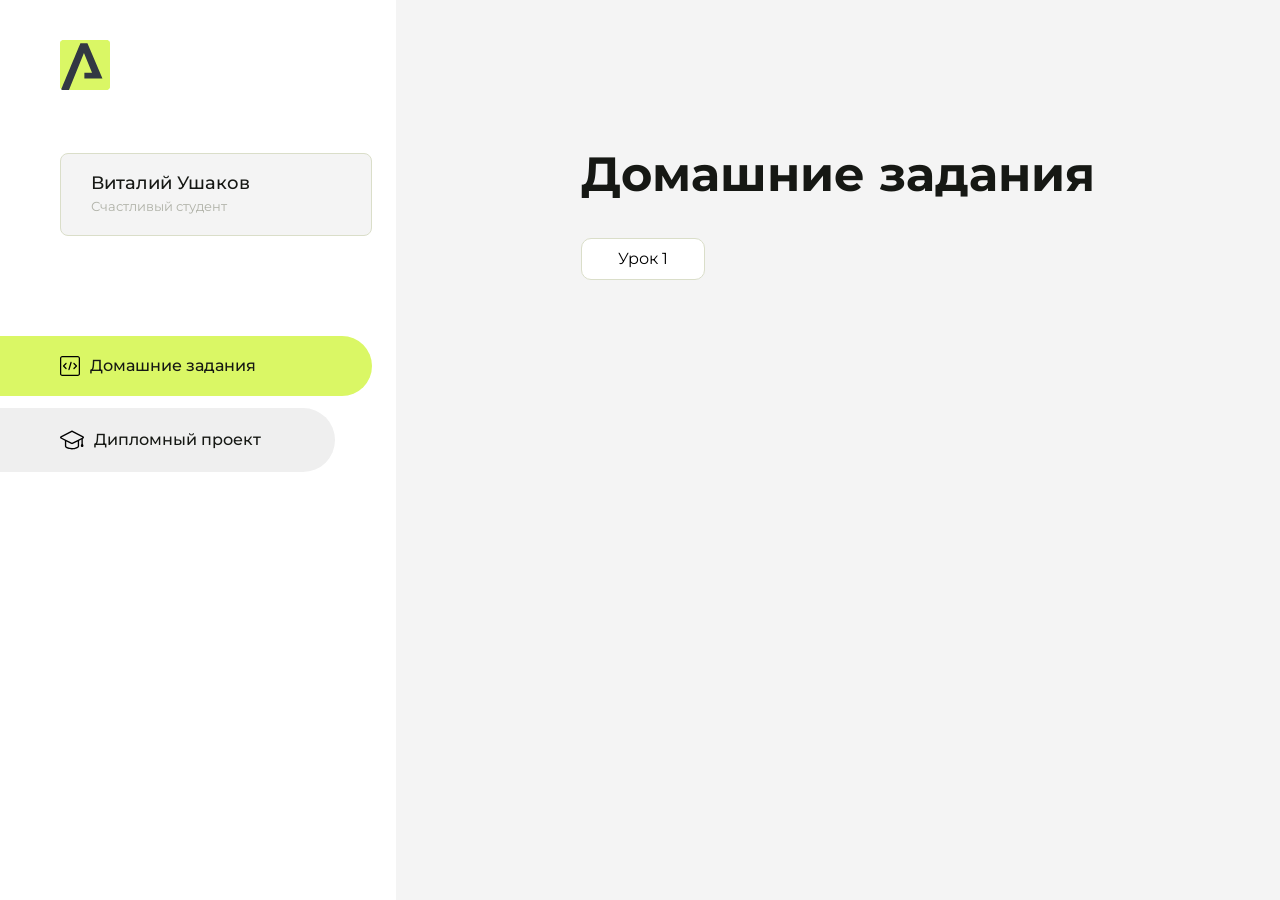
==== index.html @ f7583908 "moy perviy komit" ====
<!DOCTYPE html>
<html lang="en">
<head>
    <meta charset="UTF-8">
    <meta name="viewport" content="width=device-width, initial-scale=1.0">
    <title>Домашняя работа</title>
    <link rel="shortcut icon" href="src/logo.ico" type="image/x-icon">
    <link rel="preconnect" href="https://fonts.googleapis.com">
    <link rel="preconnect" href="https://fonts.gstatic.com" crossorigin>
    <link href="https://fonts.googleapis.com/css2?family=Montserrat:wght@400;500;700&family=Rubik:wght@500&display=swap"
          rel="stylesheet">
    <link rel="stylesheet" href="src/style.css">
</head>
<body id="body">
<div class="overlay" id="overlay"></div>
<div class="layout">
    <div class="burger" id="burger">
        <svg viewBox="0 0 24 24" fill="none" xmlns="http://www.w3.org/2000/svg">
            <g id="SVGRepo_bgCarrier" stroke-width="0"></g>
            <g id="SVGRepo_tracerCarrier" stroke-linecap="round" stroke-linejoin="round"></g>
            <g id="SVGRepo_iconCarrier">
                <path d="M4 18L20 18" stroke="#DAF765" stroke-width="2" stroke-linecap="round"></path>
                <path d="M4 12L20 12" stroke="#DAF765" stroke-width="2" stroke-linecap="round"></path>
                <path d="M4 6L20 6" stroke="#DAF765" stroke-width="2" stroke-linecap="round"></path>
            </g>
        </svg>
    </div>
    <aside class="sidebar" id="sidebar">
        <div class="sidebar__inner">
            <div class="logo">
                <svg width="50" height="50" viewBox="0 0 50 50" fill="none" xmlns="http://www.w3.org/2000/svg">
                    <g clip-path="url(#clip0_513_74730)">
                        <path d="M46.17 -0.257004H3.83C1.57281 -0.257004 -0.257 1.57281 -0.257 3.83V46.17C-0.257 48.4272 1.57281 50.257 3.83 50.257H46.17C48.4272 50.257 50.257 48.4272 50.257 46.17V3.83C50.257 1.57281 48.4272 -0.257004 46.17 -0.257004Z"
                              fill="#DAF765"/>
                        <path d="M24.375 38.4H42.461L27.441 3.1585H20.4355C20.4355 3.1585 6.7895 35.881 1.1945 49.294C2.015 50.0275 3.0945 50.257 3.6945 50.257H8.8445L23.954 13.07L32.0465 32.8285H24.375V38.4Z"
                              fill="#323843"/>
                    </g>
                    <defs>
                        <clipPath id="clip0_513_74730">
                            <rect width="50" height="50" fill="white"/>
                        </clipPath>
                    </defs>
                </svg>
            </div>
            <div class="sidebar__user">
                <div class="sidebar__name">Виталий Ушаков</div>
                <div class="sidebar__text">Счастливый студент</div>
            </div>
            <div class="sidebar__tabs">
                <div class="sidebar__item">
                    <button class="sidebar__button active" id="tasks">
                        <svg xmlns="http://www.w3.org/2000/svg" width="20" height="20" viewBox="0 0 20 20" fill="none">
                            <g clip-path="url(#clip0_704_74543)">
                                <path d="M17.7083 20H2.29167C1.0275 20 0 18.9725 0 17.7083V2.29167C0 1.0275 1.0275 0 2.29167 0H17.7083C18.9725 0 20 1.0275 20 2.29167V17.7083C20 18.9725 18.9725 20 17.7083 20ZM2.29167 1.25C1.7175 1.25 1.25 1.7175 1.25 2.29167V17.7083C1.25 18.2825 1.7175 18.75 2.29167 18.75H17.7083C18.2825 18.75 18.75 18.2825 18.75 17.7083V2.29167C18.75 1.7175 18.2825 1.25 17.7083 1.25H2.29167Z"
                                      fill="black"/>
                                <path d="M6.04167 13.125C5.88167 13.125 5.72167 13.0642 5.6 12.9417L3.1 10.4417C2.85583 10.1975 2.85583 9.80167 3.1 9.5575L5.6 7.0575C5.84417 6.81333 6.24 6.81333 6.48417 7.0575C6.72833 7.30167 6.72833 7.6975 6.48417 7.94167L4.42583 10L6.48417 12.0583C6.72833 12.3025 6.72833 12.6983 6.48417 12.9425C6.36167 13.0642 6.20167 13.125 6.04167 13.125Z"
                                      fill="black"/>
                                <path d="M8.95833 14.1667C8.9 14.1667 8.84 14.1583 8.78167 14.1417C8.45083 14.0442 8.26083 13.6967 8.35833 13.3658L10.4417 6.28251C10.5392 5.95084 10.8892 5.76417 11.2175 5.85917C11.5483 5.95667 11.7383 6.30417 11.6408 6.63501L9.5575 13.7183C9.47833 13.9908 9.22833 14.1667 8.95833 14.1667Z"
                                      fill="black"/>
                                <path d="M13.9583 13.125C13.7983 13.125 13.6383 13.0642 13.5167 12.9417C13.2725 12.6975 13.2725 12.3017 13.5167 12.0575L15.575 9.99916L13.5167 7.94083C13.2725 7.69666 13.2725 7.30083 13.5167 7.05666C13.7608 6.81249 14.1567 6.81249 14.4008 7.05666L16.9008 9.55666C17.145 9.80083 17.145 10.1967 16.9008 10.4408L14.4008 12.9408C14.2783 13.0642 14.1183 13.125 13.9583 13.125Z"
                                      fill="black"/>
                            </g>
                            <defs>
                                <clipPath id="clip0_704_74543">
                                    <rect width="20" height="20" fill="white"/>
                                </clipPath>
                            </defs>
                        </svg>
                        <span>Домашние задания</span></button>
                </div>
                <div class="sidebar__item">
                    <button class="sidebar__button" id="diplom">
                        <svg xmlns="http://www.w3.org/2000/svg" width="24" height="24" viewBox="0 0 24 24" fill="none">
                            <g clip-path="url(#clip0_704_74553)">
                                <path d="M23.2628 10.5971C23.7176 10.365 24 9.90375 24 9.39337C24 8.883 23.7176 8.42175 23.2628 8.18962L12.6135 2.75362C12.2291 2.55824 11.7705 2.55787 11.3854 2.75399L0.736875 8.19C0.282375 8.42175 0 8.883 0 9.39337C0 9.90375 0.282375 10.365 0.736875 10.5971L4.89038 12.7177V18.2074C4.89038 19.8154 8.412 21.393 12 21.393C15.5884 21.393 19.1096 19.815 19.1096 18.2074V12.7174L21.4609 11.517V15.8017L20.901 17.2305C20.7409 17.6389 20.7934 18.0994 21.0405 18.4616C21.2876 18.8246 21.6979 19.041 22.1366 19.041C22.5754 19.041 22.9852 18.8246 23.2324 18.462C23.4795 18.099 23.532 17.6385 23.3719 17.2301L22.8124 15.8021V10.827L23.2628 10.5971ZM17.7623 18.1721C17.6198 18.6375 15.3491 20.0419 12 20.0419C8.65088 20.0419 6.38025 18.6375 6.2415 18.2074V12.3037L6.23887 12.3019C6.23812 12.057 6.1065 11.8207 5.87325 11.7019L1.3515 9.39337L12 3.95737L22.6489 9.39337L12 14.8294L5.87325 11.7019C5.54063 11.5331 4.6695 11.6674 4.5 12C4.33012 12.3322 4.55813 12.5479 4.89038 12.7177L11.3857 16.0331C11.5781 16.1314 11.7889 16.1805 12 16.1805C12.2107 16.1805 12.4222 16.1314 12.6146 16.0331L17.7593 13.407L17.7623 18.1721Z"
                                      fill="black"/>
                            </g>
                            <defs>
                                <clipPath id="clip0_704_74553">
                                    <rect width="24" height="24" fill="white"/>
                                </clipPath>
                            </defs>
                        </svg>
                        <span>Дипломный проект</span></button>
                </div>
            </div>
        </div>

    </aside>
    <div class="content">
        <div class="container">
            <div class="content__block" id="tasksBlock">
                <div class="content__title">Домашние задания</div>
                <ul class="content__list">
                    <li class="content__list-item">
                        <a href="lesson1/index.html">Урок 1</a>
                    </li>
                </ul>
            </div>
            <div class="content__block hidden" id="diplomBlock">
                <div class="content__title">Дипломный проект</div>
                <div class="content__list-diplom">
                    <a href="ПАПКА-С-НОМЕРОМ-УРОКА">Ссылка на ДЗ</a>
                </div>
                <div class="content__decor">
                    <div class="content__decor-text">Давай проверим, чему ты научился!</div>
                    <div class="content__decor-img">
                        <img src="src/decor.png" alt="decor">
                    </div>
                </div>
            </div>
        </div>
    </div>
</div>
<script src="src/index.js"></script>
</body>
</html>
---- src/style.css ----
*{padding: 0;margin: 0;border: 0;}
*,*:before,*:after{-webkit-box-sizing: border-box;box-sizing: border-box;}
:focus,:active{outline: none;}
a:focus,a:active{outline: none;}
nav,footer,header,aside{display: block;}
html,body{
    height:100%;width:100%;
    font-size:100%;line-height:1;-ms-text-size-adjust:100%;-moz-text-size-adjust:100%;-webkit-text-size-adjust:100%;}
input,button,textarea{font-family:inherit;}
input::-ms-clear{display: none;}
button{cursor: pointer;}
button::-moz-focus-inner{padding:0;border:0;}
a,a:visited{text-decoration: none;}
a:hover{text-decoration: none;}
ul li{list-style: none;}
img{vertical-align: top;}
h1,h2,h3,h4,h5,h6{font-size:inherit;font-weight: inherit;}
a{color:inherit;}



body {
    font-family: "Montserrat",SansSerif;
    color: black;
}

body.overflow {
    overflow: hidden;
}



.layout {
    display: -webkit-box;
    display: -ms-flexbox;
    display: flex;
    min-height: 100vh;
}

.sidebar {
    padding: 40px 24px 40px 0;
    -ms-flex-negative: 0;
    flex-shrink: 0;
    background-color: white;
}



.content {
    -webkit-box-flex: 1;
    -ms-flex-positive: 1;
    flex-grow: 1;
    background-color: #F4F4F4;
}

.container {
    display: -webkit-box;
    display: -ms-flexbox;
    display: flex;
    -webkit-box-orient: vertical;
    -webkit-box-direction: normal;
    -ms-flex-direction: column;
    flex-direction: column;
    -webkit-box-pack: center;
    -ms-flex-pack: center;
    justify-content: center;
    -webkit-box-align: center;
    -ms-flex-align: center;
    align-items: center;
    padding: 150px 60px 80px 60px;
}


.logo {
    margin-left: 60px;
    margin-bottom: 60px;
}

.sidebar__user {
    background-color: #F4F4F4;
    padding: 20px 30px;
    margin-left: 60px;
    margin-bottom: 100px;
    border-radius: 8px;
    border: 1px solid #DADEC9;
}

.sidebar__name {
    color:#161814;
    font-size: 18px;
    font-weight: 500;
    margin-bottom: 6px;
}

.sidebar__text {
    color: #AFB1A7;
    font-size: 13px;
    font-weight: 400;
    line-height: 130%; /* 16.9px */
}

.sidebar__item {
    width: 372px;
}

.sidebar__button {
    display: -webkit-box;
    display: -ms-flexbox;
    display: flex;
    -webkit-box-align: center;
    -ms-flex-align: center;
    align-items: center;
    gap: 10px;
    padding: 20px 60px;
    margin-bottom: 12px;
    border-radius: 0px 100px 100px 0px;
    -webkit-transition: all .5s;
    -o-transition: all .5s;
    transition: all .5s;
    cursor: pointer;
    width: 90%;
    color:#161814;
    font-size: 16px;
    font-weight: 500;
}

.sidebar__button.active , .sidebar__button:hover {
    width: 100%;
    background-color: #DAF765;
}


.content__title {
    color: #161814;
    font-size: 48px;
    font-weight: 700;
    margin-bottom: 40px;
}

.content__list {
    display: -webkit-box;
    display: -ms-flexbox;
    display: flex;
    -webkit-box-align: center;
    -ms-flex-align: center;
    align-items: center;
    -ms-flex-wrap: wrap;
    flex-wrap: wrap;
    gap: 20px;
}



.content__list-item  {
    cursor: pointer;
    padding: 12px 18px;
    background-color: #fff;
    border-radius: 10px;
    border: 1px solid #DADEC9;
    -webkit-transition: all .3s;
    -o-transition: all .3s;
    transition: all .3s;
}

.content__list-item:hover,.content__list-diplom:hover {
    background-color: #AFB1A7;
}

li a {
    padding: 12px 18px;

}


.content__list-diplom {
    -webkit-transition: all .3s;
    -o-transition: all .3s;
    transition: all .3s;
    display: inline-block;
    padding: 12px 18px;
    background-color: #fff;
    border-radius: 10px;
    border: 1px solid #DADEC9;
}

.content__decor {
    display: -webkit-box;
    display: -ms-flexbox;
    display: flex;
    -webkit-box-align: center;
    -ms-flex-align: center;
    align-items: center;
}

.content__decor-text {
    color:#BEDD44;
    font-size: 36px;
    font-weight: 700;
    line-height: 110%; /* 39.6px */
}

.content__block {
    max-width: 1200px;
}

.content__block.hidden {
    display: none;
}

.content__decor-img img{
    width: 100%;
}

.burger {
    display: none;
    padding: 5px;
    position: fixed;
    top: 3%;
    right: 7%;
    width: 40px;
    height: 40px;
    background-color: #161814;
    border-radius: 50%;
    z-index: 10;
    border: 1px solid #DAF765;
}

@media (max-width: 768px) {
    .burger {
        display: block;
    }

    .sidebar {
        -webkit-transition: all .3s;
        -o-transition: all .3s;
        transition: all .3s;
        -webkit-transform: translateX(-100%);
        -ms-transform: translateX(-100%);
        transform: translateX(-100%);
        position: fixed;
        top: 0;
        left: 0;
        bottom: 0;
        z-index: 5;
    }

    .sidebar.show {
        -webkit-transform: translateX(0%);
        -ms-transform: translateX(0%);
        transform: translateX(0%);
    }

    .overlay {
        opacity: 0;
        pointer-events: none;
        -webkit-transition: all .3s;
        -o-transition: all .3s;
        transition: all .3s;
        position: absolute;
        top: 0;
        right: 0;
        left: 0;
        bottom: 0;
        z-index: 3;
        background-color: #000000e0;
    }

    .overlay.show {
        opacity: 1;
        pointer-events: all;
    }

    .container {
        padding: 40px 20px;
        min-height: 100%;
    }

    .content__decor {
        margin-top: 20px;
        -webkit-box-orient: vertical;
        -webkit-box-direction: normal;
        -ms-flex-direction: column;
        flex-direction: column;
    }
}

@media (max-width: 400px) {
    .sidebar__user {
        margin-left: 0;
    }
}
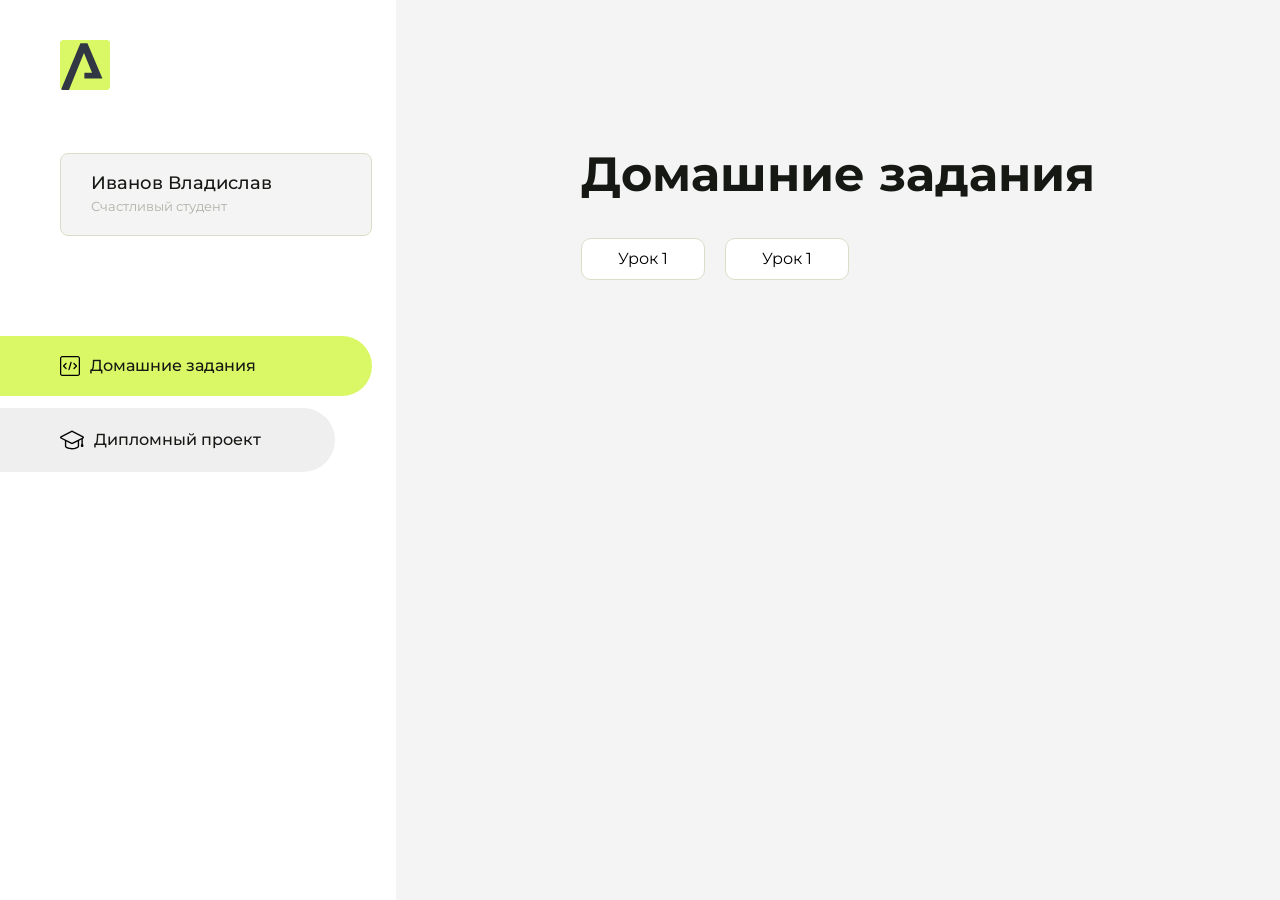
==== commit ef8d022d: "Update index.html" ====
--- a/index.html
+++ b/index.html
@@ -43,7 +43,7 @@
                 </svg>
             </div>
             <div class="sidebar__user">
-                <div class="sidebar__name">Виталий Ушаков</div>
+                <div class="sidebar__name">Иванов Владислав</div>
                 <div class="sidebar__text">Счастливый студент</div>
             </div>
             <div class="sidebar__tabs">
@@ -93,7 +93,10 @@
                 <div class="content__title">Домашние задания</div>
                 <ul class="content__list">
                     <li class="content__list-item">
-                        <a href="lesson1/index.html">Урок 1</a>
+                        <a href="hellow-arokenru/index.html">Урок 1</a>
+                    </li>
+                         <li class="content__list-item">
+                        <a href="hellow-arokenru/index.html">Урок 1</a>
                     </li>
                 </ul>
             </div>
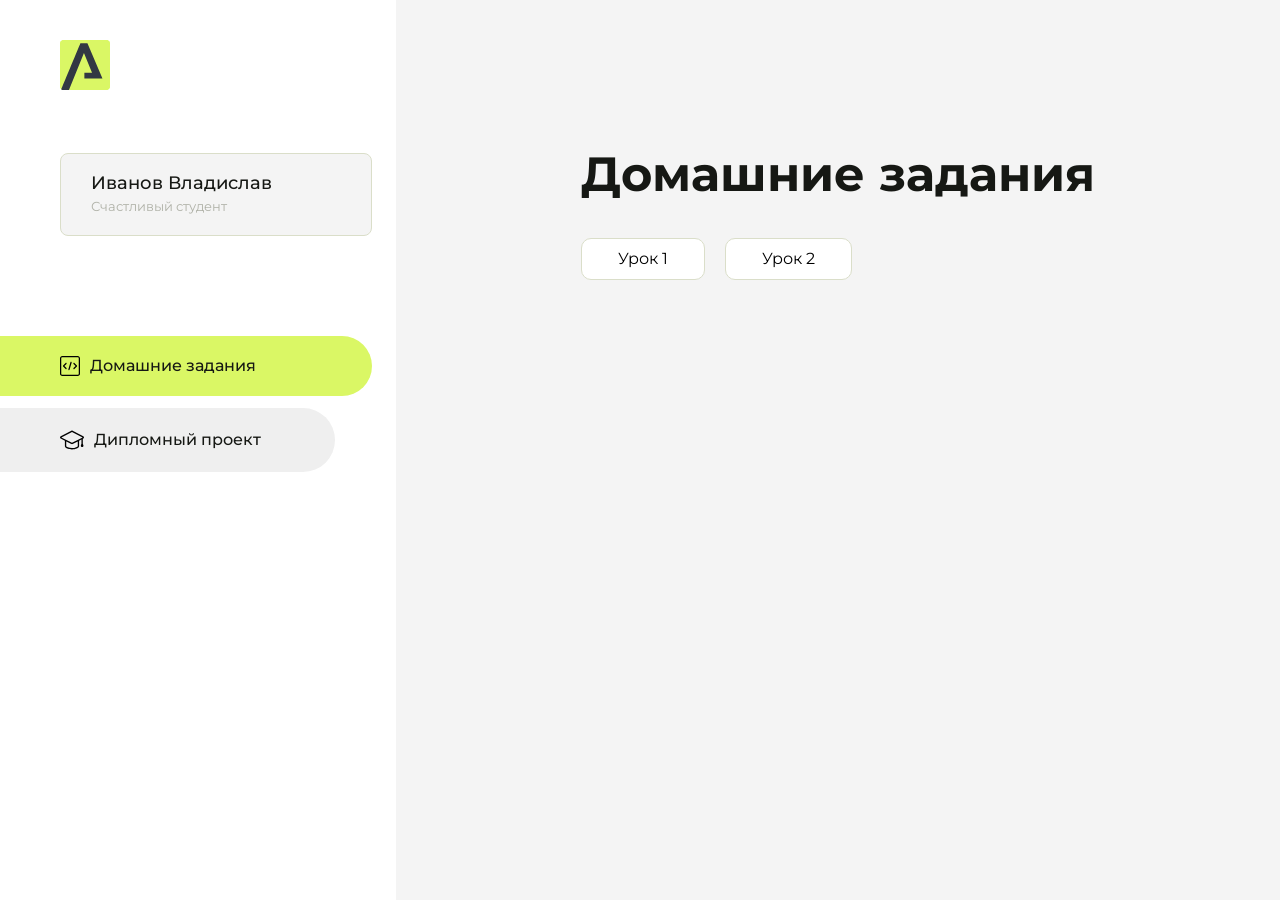
==== commit 322d57ef: "Update index.html" ====
--- a/index.html
+++ b/index.html
@@ -96,7 +96,7 @@
                         <a href="hellow-arokenru/index.html">Урок 1</a>
                     </li>
                          <li class="content__list-item">
-                        <a href="hellow-arokenru/index.html">Урок 1</a>
+                        <a href="dfghjgfcvgh/index.html">Урок 2</a>
                     </li>
                 </ul>
             </div>
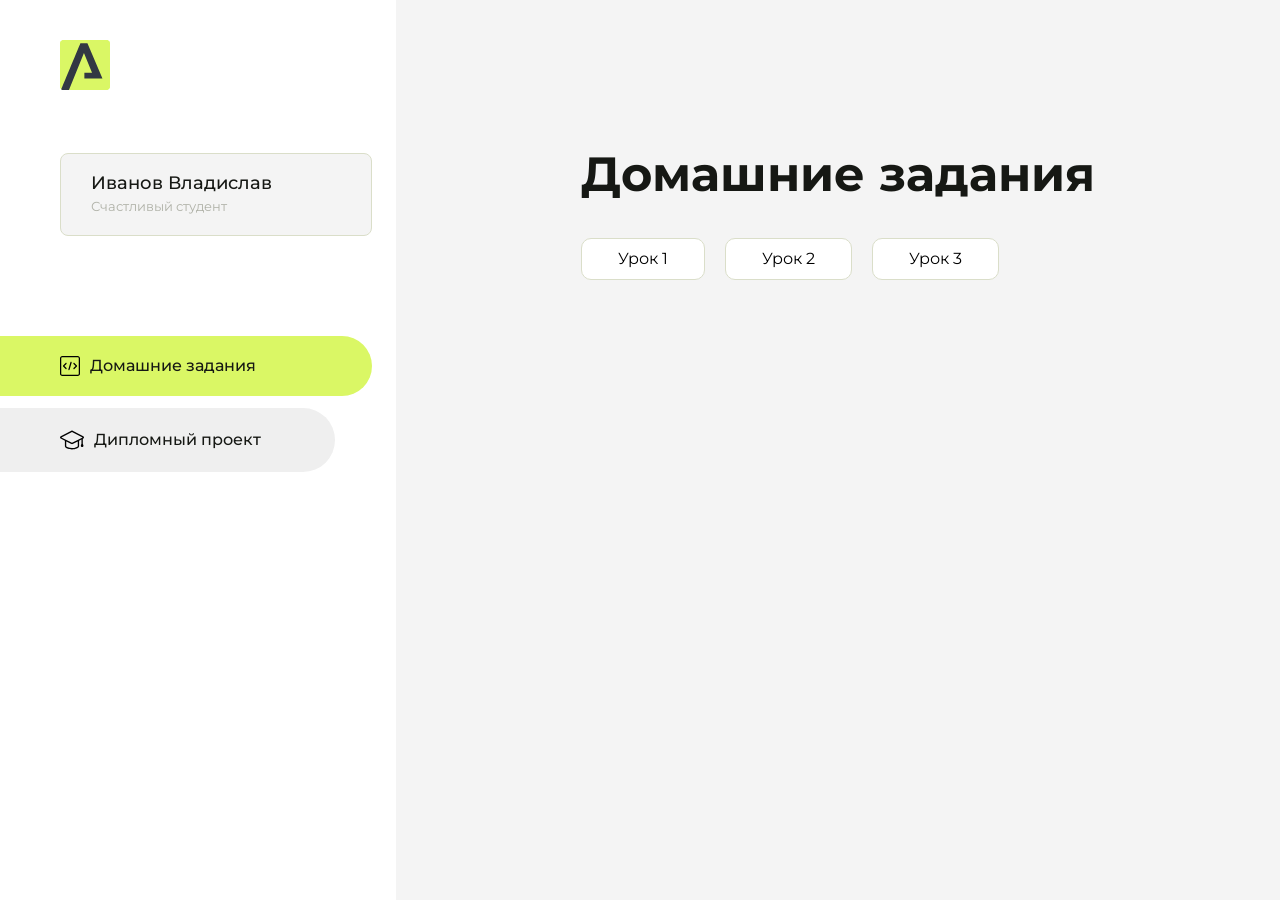
==== commit 60da818b: "Update index.html" ====
--- a/index.html
+++ b/index.html
@@ -96,7 +96,11 @@
                         <a href="hellow-arokenru/index.html">Урок 1</a>
                     </li>
                          <li class="content__list-item">
-                        <a href="dfghjgfcvgh/index.html">Урок 2</a>
+                        <a href="practik/index.html">Урок 2</a>
+                    </li>
+                    </li>
+                         <li class="content__list-item">
+                        <a href="fit-studio/article.html">Урок 3</a>
                     </li>
                 </ul>
             </div>
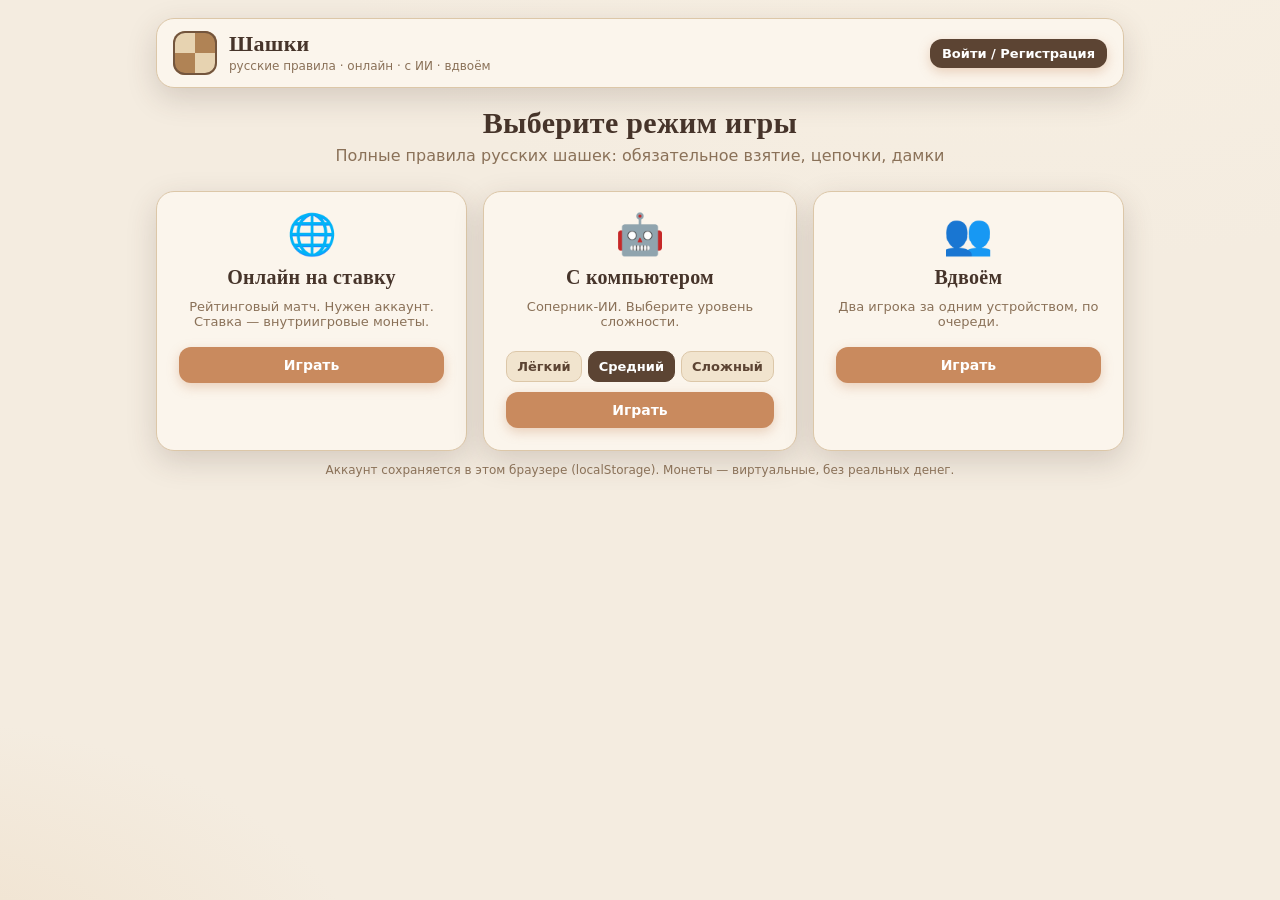
==== commit bccb2560: "Add files via upload" ====
--- a/index.html
+++ b/index.html
@@ -1,124 +1,163 @@
-<!DOCTYPE html>
-<html lang="en">
-<head>
-    <meta charset="UTF-8">
-    <meta name="viewport" content="width=device-width, initial-scale=1.0">
-    <title>Домашняя работа</title>
-    <link rel="shortcut icon" href="src/logo.ico" type="image/x-icon">
-    <link rel="preconnect" href="https://fonts.googleapis.com">
-    <link rel="preconnect" href="https://fonts.gstatic.com" crossorigin>
-    <link href="https://fonts.googleapis.com/css2?family=Montserrat:wght@400;500;700&family=Rubik:wght@500&display=swap"
-          rel="stylesheet">
-    <link rel="stylesheet" href="src/style.css">
-</head>
-<body id="body">
-<div class="overlay" id="overlay"></div>
-<div class="layout">
-    <div class="burger" id="burger">
-        <svg viewBox="0 0 24 24" fill="none" xmlns="http://www.w3.org/2000/svg">
-            <g id="SVGRepo_bgCarrier" stroke-width="0"></g>
-            <g id="SVGRepo_tracerCarrier" stroke-linecap="round" stroke-linejoin="round"></g>
-            <g id="SVGRepo_iconCarrier">
-                <path d="M4 18L20 18" stroke="#DAF765" stroke-width="2" stroke-linecap="round"></path>
-                <path d="M4 12L20 12" stroke="#DAF765" stroke-width="2" stroke-linecap="round"></path>
-                <path d="M4 6L20 6" stroke="#DAF765" stroke-width="2" stroke-linecap="round"></path>
-            </g>
-        </svg>
-    </div>
-    <aside class="sidebar" id="sidebar">
-        <div class="sidebar__inner">
-            <div class="logo">
-                <svg width="50" height="50" viewBox="0 0 50 50" fill="none" xmlns="http://www.w3.org/2000/svg">
-                    <g clip-path="url(#clip0_513_74730)">
-                        <path d="M46.17 -0.257004H3.83C1.57281 -0.257004 -0.257 1.57281 -0.257 3.83V46.17C-0.257 48.4272 1.57281 50.257 3.83 50.257H46.17C48.4272 50.257 50.257 48.4272 50.257 46.17V3.83C50.257 1.57281 48.4272 -0.257004 46.17 -0.257004Z"
-                              fill="#DAF765"/>
-                        <path d="M24.375 38.4H42.461L27.441 3.1585H20.4355C20.4355 3.1585 6.7895 35.881 1.1945 49.294C2.015 50.0275 3.0945 50.257 3.6945 50.257H8.8445L23.954 13.07L32.0465 32.8285H24.375V38.4Z"
-                              fill="#323843"/>
-                    </g>
-                    <defs>
-                        <clipPath id="clip0_513_74730">
-                            <rect width="50" height="50" fill="white"/>
-                        </clipPath>
-                    </defs>
-                </svg>
-            </div>
-            <div class="sidebar__user">
-                <div class="sidebar__name">Иванов Владислав</div>
-                <div class="sidebar__text">Счастливый студент</div>
-            </div>
-            <div class="sidebar__tabs">
-                <div class="sidebar__item">
-                    <button class="sidebar__button active" id="tasks">
-                        <svg xmlns="http://www.w3.org/2000/svg" width="20" height="20" viewBox="0 0 20 20" fill="none">
-                            <g clip-path="url(#clip0_704_74543)">
-                                <path d="M17.7083 20H2.29167C1.0275 20 0 18.9725 0 17.7083V2.29167C0 1.0275 1.0275 0 2.29167 0H17.7083C18.9725 0 20 1.0275 20 2.29167V17.7083C20 18.9725 18.9725 20 17.7083 20ZM2.29167 1.25C1.7175 1.25 1.25 1.7175 1.25 2.29167V17.7083C1.25 18.2825 1.7175 18.75 2.29167 18.75H17.7083C18.2825 18.75 18.75 18.2825 18.75 17.7083V2.29167C18.75 1.7175 18.2825 1.25 17.7083 1.25H2.29167Z"
-                                      fill="black"/>
-                                <path d="M6.04167 13.125C5.88167 13.125 5.72167 13.0642 5.6 12.9417L3.1 10.4417C2.85583 10.1975 2.85583 9.80167 3.1 9.5575L5.6 7.0575C5.84417 6.81333 6.24 6.81333 6.48417 7.0575C6.72833 7.30167 6.72833 7.6975 6.48417 7.94167L4.42583 10L6.48417 12.0583C6.72833 12.3025 6.72833 12.6983 6.48417 12.9425C6.36167 13.0642 6.20167 13.125 6.04167 13.125Z"
-                                      fill="black"/>
-                                <path d="M8.95833 14.1667C8.9 14.1667 8.84 14.1583 8.78167 14.1417C8.45083 14.0442 8.26083 13.6967 8.35833 13.3658L10.4417 6.28251C10.5392 5.95084 10.8892 5.76417 11.2175 5.85917C11.5483 5.95667 11.7383 6.30417 11.6408 6.63501L9.5575 13.7183C9.47833 13.9908 9.22833 14.1667 8.95833 14.1667Z"
-                                      fill="black"/>
-                                <path d="M13.9583 13.125C13.7983 13.125 13.6383 13.0642 13.5167 12.9417C13.2725 12.6975 13.2725 12.3017 13.5167 12.0575L15.575 9.99916L13.5167 7.94083C13.2725 7.69666 13.2725 7.30083 13.5167 7.05666C13.7608 6.81249 14.1567 6.81249 14.4008 7.05666L16.9008 9.55666C17.145 9.80083 17.145 10.1967 16.9008 10.4408L14.4008 12.9408C14.2783 13.0642 14.1183 13.125 13.9583 13.125Z"
-                                      fill="black"/>
-                            </g>
-                            <defs>
-                                <clipPath id="clip0_704_74543">
-                                    <rect width="20" height="20" fill="white"/>
-                                </clipPath>
-                            </defs>
-                        </svg>
-                        <span>Домашние задания</span></button>
-                </div>
-                <div class="sidebar__item">
-                    <button class="sidebar__button" id="diplom">
-                        <svg xmlns="http://www.w3.org/2000/svg" width="24" height="24" viewBox="0 0 24 24" fill="none">
-                            <g clip-path="url(#clip0_704_74553)">
-                                <path d="M23.2628 10.5971C23.7176 10.365 24 9.90375 24 9.39337C24 8.883 23.7176 8.42175 23.2628 8.18962L12.6135 2.75362C12.2291 2.55824 11.7705 2.55787 11.3854 2.75399L0.736875 8.19C0.282375 8.42175 0 8.883 0 9.39337C0 9.90375 0.282375 10.365 0.736875 10.5971L4.89038 12.7177V18.2074C4.89038 19.8154 8.412 21.393 12 21.393C15.5884 21.393 19.1096 19.815 19.1096 18.2074V12.7174L21.4609 11.517V15.8017L20.901 17.2305C20.7409 17.6389 20.7934 18.0994 21.0405 18.4616C21.2876 18.8246 21.6979 19.041 22.1366 19.041C22.5754 19.041 22.9852 18.8246 23.2324 18.462C23.4795 18.099 23.532 17.6385 23.3719 17.2301L22.8124 15.8021V10.827L23.2628 10.5971ZM17.7623 18.1721C17.6198 18.6375 15.3491 20.0419 12 20.0419C8.65088 20.0419 6.38025 18.6375 6.2415 18.2074V12.3037L6.23887 12.3019C6.23812 12.057 6.1065 11.8207 5.87325 11.7019L1.3515 9.39337L12 3.95737L22.6489 9.39337L12 14.8294L5.87325 11.7019C5.54063 11.5331 4.6695 11.6674 4.5 12C4.33012 12.3322 4.55813 12.5479 4.89038 12.7177L11.3857 16.0331C11.5781 16.1314 11.7889 16.1805 12 16.1805C12.2107 16.1805 12.4222 16.1314 12.6146 16.0331L17.7593 13.407L17.7623 18.1721Z"
-                                      fill="black"/>
-                            </g>
-                            <defs>
-                                <clipPath id="clip0_704_74553">
-                                    <rect width="24" height="24" fill="white"/>
-                                </clipPath>
-                            </defs>
-                        </svg>
-                        <span>Дипломный проект</span></button>
-                </div>
-            </div>
-        </div>
-
-    </aside>
-    <div class="content">
-        <div class="container">
-            <div class="content__block" id="tasksBlock">
-                <div class="content__title">Домашние задания</div>
-                <ul class="content__list">
-                    <li class="content__list-item">
-                        <a href="hellow-arokenru/index.html">Урок 1</a>
-                    </li>
-                         <li class="content__list-item">
-                        <a href="practik/index.html">Урок 2</a>
-                    </li>
-                    </li>
-                         <li class="content__list-item">
-                        <a href="fit-studio/article.html">Урок 3</a>
-                    </li>
-                </ul>
-            </div>
-            <div class="content__block hidden" id="diplomBlock">
-                <div class="content__title">Дипломный проект</div>
-                <div class="content__list-diplom">
-                    <a href="ПАПКА-С-НОМЕРОМ-УРОКА">Ссылка на ДЗ</a>
-                </div>
-                <div class="content__decor">
-                    <div class="content__decor-text">Давай проверим, чему ты научился!</div>
-                    <div class="content__decor-img">
-                        <img src="src/decor.png" alt="decor">
-                    </div>
-                </div>
-            </div>
-        </div>
-    </div>
-</div>
-<script src="src/index.js"></script>
-</body>
-</html>
+<!DOCTYPE html>
+<html lang="ru">
+<head>
+<meta charset="UTF-8" />
+<meta name="viewport" content="width=device-width, initial-scale=1.0" />
+<title>Шашки — онлайн, с компьютером, вдвоём</title>
+<link rel="stylesheet" href="style.css" />
+</head>
+<body>
+<div class="wrap">
+
+  <!-- ШАПКА -->
+  <div class="topbar">
+    <div class="brand">
+      <div class="logo"></div>
+      <div>
+        <h1>Шашки</h1>
+        <small>русские правила · онлайн · с ИИ · вдвоём</small>
+      </div>
+    </div>
+    <div class="account" id="account">
+      <!-- заполняется из JS -->
+    </div>
+  </div>
+
+  <!-- ЭКРАН: МЕНЮ -->
+  <section class="screen active" id="screen-menu">
+    <div class="menu-head">
+      <h2>Выберите режим игры</h2>
+      <p>Полные правила русских шашек: обязательное взятие, цепочки, дамки</p>
+    </div>
+    <div class="cards">
+      <div class="card">
+        <div class="ico">🌐</div>
+        <h3>Онлайн на ставку</h3>
+        <p>Рейтинговый матч. Нужен аккаунт. Ставка — внутриигровые монеты.</p>
+        <button class="btn" onclick="goOnline()">Играть</button>
+      </div>
+      <div class="card">
+        <div class="ico">🤖</div>
+        <h3>С компьютером</h3>
+        <p>Соперник-ИИ. Выберите уровень сложности.</p>
+        <div class="seg" id="diffSeg">
+          <button data-d="easy">Лёгкий</button>
+          <button data-d="medium" class="sel">Средний</button>
+          <button data-d="hard">Сложный</button>
+        </div>
+        <button class="btn" onclick="startVsComputer()">Играть</button>
+      </div>
+      <div class="card">
+        <div class="ico">👥</div>
+        <h3>Вдвоём</h3>
+        <p>Два игрока за одним устройством, по очереди.</p>
+        <button class="btn" onclick="startLocal()">Играть</button>
+      </div>
+    </div>
+    <p class="hint">Аккаунт сохраняется в этом браузере (localStorage). Монеты — виртуальные, без реальных денег.</p>
+  </section>
+
+  <!-- ЭКРАН: АВТОРИЗАЦИЯ -->
+  <section class="screen" id="screen-auth">
+    <div class="panel">
+      <h2>Вход в аккаунт</h2>
+      <p class="sub">Только логин и пароль — без кодов и SMS</p>
+      <div class="tabs">
+        <button id="tab-login" class="sel" onclick="switchTab('login')">Вход</button>
+        <button id="tab-reg" onclick="switchTab('reg')">Регистрация</button>
+      </div>
+      <div class="field">
+        <label>Логин</label>
+        <input id="in-login" type="text" autocomplete="username" placeholder="например, dama_player" />
+      </div>
+      <div class="field">
+        <label>Пароль</label>
+        <input id="in-pass" type="password" autocomplete="current-password" placeholder="••••••" />
+      </div>
+      <div class="field" id="field-pass2" style="display:none">
+        <label>Повторите пароль</label>
+        <input id="in-pass2" type="password" placeholder="••••••" />
+      </div>
+      <div class="msg" id="auth-msg"></div>
+      <button class="btn" style="width:100%;margin-top:6px" id="auth-submit" onclick="submitAuth()">Войти</button>
+      <button class="btn ghost" style="width:100%;margin-top:8px" onclick="show('menu')">← В меню</button>
+      <p class="hint">При регистрации начисляется <b>1000 монет</b> на старт.</p>
+    </div>
+  </section>
+
+  <!-- ЭКРАН: ЛОББИ СТАВОК -->
+  <section class="screen" id="screen-lobby">
+    <div class="panel">
+      <h2>Онлайн-матч</h2>
+      <p class="sub">Выберите ставку и начните рейтинговую партию</p>
+      <div class="box-stats" id="lobby-stats" style="background:#f0e2cd;border-radius:12px;padding:12px 14px;margin-bottom:16px;font-size:14px"></div>
+      <label style="font-size:13px;font-weight:600;color:var(--coffee-2)">Ставка (монеты)</label>
+      <div class="stake-grid" id="stakeGrid">
+        <button data-s="50">50</button>
+        <button data-s="100" class="sel">100</button>
+        <button data-s="250">250</button>
+        <button data-s="500">500</button>
+      </div>
+      <div class="msg" id="lobby-msg"></div>
+      <button class="btn" style="width:100%;margin-top:10px" id="findBtn" onclick="startOnlineMatch()">🔎 Найти соперника</button>
+      <button class="btn ghost" style="width:100%;margin-top:8px" onclick="claimBonus()" id="bonusBtn">🎁 Получить ежедневный бонус (+200)</button>
+      <button class="btn ghost" style="width:100%;margin-top:8px" onclick="show('menu')">← В меню</button>
+      <p class="hint">Победа: +ставка и +25 рейтинга. Поражение: −ставка и −15 рейтинга. Ничья — ставка возвращается.</p>
+    </div>
+  </section>
+
+  <!-- ЭКРАН: ИГРА -->
+  <section class="screen" id="screen-game">
+    <div class="game-top">
+      <button class="btn ghost small" onclick="confirmQuit()">← Выйти</button>
+      <div class="turn-banner">
+        <span class="dot" id="turn-dot"></span>
+        <span id="turn-text">Ход белых</span>
+      </div>
+      <div style="width:80px"></div>
+    </div>
+    <div class="game-grid">
+      <div class="board-frame">
+        <div class="board" id="board"></div>
+      </div>
+      <div class="side">
+        <div class="box">
+          <h3 id="mode-title">Партия</h3>
+          <div class="stat-row"><span id="lbl-white">Белые</span><b id="cnt-white">12</b></div>
+          <div class="stat-row"><span id="lbl-black">Чёрные</span><b id="cnt-black">12</b></div>
+          <div class="stat-row" id="stake-row" style="display:none"><span>Ставка</span><b id="stake-val">—</b></div>
+        </div>
+        <div class="box actions">
+          <button class="btn ghost small" onclick="undoMove()" id="undoBtn">↶ Отменить ход</button>
+          <button class="btn ghost small" onclick="offerDraw()" id="drawBtn">🤝 Ничья</button>
+          <button class="btn dark small" onclick="resign()" id="resignBtn">🏳 Сдаться</button>
+        </div>
+        <div class="box" id="rules-box">
+          <h3>Правила (кратко)</h3>
+          <p style="font-size:12px;color:var(--muted);line-height:1.6;margin:0">
+            Шашки ходят по диагонали вперёд. Бить можно <b>вперёд и назад</b>. Взятие <b>обязательно</b>,
+            а начатую цепочку нужно закончить. Дойдя до последнего ряда, шашка становится <b>дамкой</b>
+            и ходит/бьёт на любое расстояние по диагонали.
+          </p>
+        </div>
+      </div>
+    </div>
+  </section>
+</div>
+
+<!-- МОДАЛКА -->
+<div class="overlay" id="overlay">
+  <div class="modal">
+    <div class="big" id="m-icon">🏆</div>
+    <h2 id="m-title">Победа!</h2>
+    <p id="m-text">Партия завершена.</p>
+    <div class="reward" id="m-reward" style="display:none"></div>
+    <div class="row">
+      <button class="btn ghost" onclick="closeModal();show('menu')">В меню</button>
+      <button class="btn" id="m-again" onclick="playAgain()">Ещё раз</button>
+    </div>
+  </div>
+</div>
+<script src="script.js"></script>
+</body>
+</html>
--- a/style.css
+++ b/style.css
@@ -0,0 +1,220 @@
+:root{
+    --cream:#f4ece0;        /* фон страницы */
+    --paper:#fbf5ec;        /* карточки */
+    --light:#e7d3b1;        /* светлая клетка */
+    --dark:#b08355;         /* тёмная клетка */
+    --coffee:#5c4433;       /* основной тёмный */
+    --coffee-2:#73553d;
+    --caramel:#c98a5e;      /* акцент */
+    --caramel-d:#b3744a;
+    --beige-line:#dcc7a8;
+    --text:#46342a;
+    --muted:#8a7158;
+    --ok:#7f9b6b;
+    --bad:#b56a5a;
+    --white-pc:#f6ead6;     /* белая шашка */
+    --white-pc-edge:#cdb088;
+    --black-pc:#4a3526;     /* чёрная шашка */
+    --black-pc-edge:#2c1f16;
+    --shadow:0 10px 30px rgba(70,52,42,.18);
+    --radius:18px;
+  }
+  *{box-sizing:border-box}
+  html,body{margin:0;padding:0}
+  body{
+    font-family: system-ui,-apple-system,"Segoe UI",Roboto,Arial,sans-serif;
+    color:var(--text);
+    background:
+      radial-gradient(1200px 600px at 80% -10%, #f7efe2 0%, transparent 60%),
+      radial-gradient(900px 500px at -10% 110%, #efe0cb 0%, transparent 55%),
+      var(--cream);
+    min-height:100vh;
+  }
+  h1,h2,h3{font-family:Georgia,"Times New Roman",serif;font-weight:600;letter-spacing:.3px}
+  button{font-family:inherit;cursor:pointer}
+  .wrap{max-width:1000px;margin:0 auto;padding:18px 16px 60px}
+
+  /* ===== Шапка с аккаунтом ===== */
+  .topbar{
+    display:flex;align-items:center;justify-content:space-between;gap:12px;
+    background:var(--paper);border:1px solid var(--beige-line);
+    border-radius:var(--radius);padding:12px 16px;box-shadow:var(--shadow);
+    margin-bottom:18px;flex-wrap:wrap;
+  }
+  .brand{display:flex;align-items:center;gap:12px}
+  .brand .logo{
+    width:44px;height:44px;border-radius:12px;flex:0 0 auto;
+    background:
+      conic-gradient(var(--dark) 0 25%, var(--light) 0 50%, var(--dark) 0 75%, var(--light) 0);
+    box-shadow:inset 0 0 0 2px var(--coffee-2);
+  }
+  .brand h1{font-size:22px;margin:0;line-height:1}
+  .brand small{color:var(--muted);font-size:12px}
+  .account{display:flex;align-items:center;gap:14px;flex-wrap:wrap}
+  .acc-stat{text-align:right;line-height:1.15}
+  .acc-stat b{font-size:14px}
+  .acc-stat span{display:block;color:var(--muted);font-size:11px;text-transform:uppercase;letter-spacing:.5px}
+  .chip{
+    display:inline-flex;align-items:center;gap:6px;background:#f0e2cd;
+    border:1px solid var(--beige-line);border-radius:999px;padding:6px 12px;font-size:13px;font-weight:600;
+  }
+  .chip.coins{background:#f6ecd0;color:#8a6a2f}
+
+  .btn{
+    border:none;border-radius:12px;padding:10px 16px;font-size:14px;font-weight:600;
+    background:var(--caramel);color:#fff;box-shadow:0 4px 12px rgba(201,138,94,.35);
+    transition:transform .08s ease, filter .15s ease;
+  }
+  .btn:hover{filter:brightness(1.05)}
+  .btn:active{transform:translateY(1px)}
+  .btn.ghost{background:transparent;color:var(--coffee);box-shadow:none;border:1px solid var(--beige-line)}
+  .btn.dark{background:var(--coffee)}
+  .btn.small{padding:7px 12px;font-size:13px}
+  .btn:disabled{opacity:.5;cursor:not-allowed}
+
+  /* ===== Экраны ===== */
+  .screen{display:none;animation:fade .25s ease}
+  .screen.active{display:block}
+  @keyframes fade{from{opacity:0;transform:translateY(6px)}to{opacity:1;transform:none}}
+
+  /* Меню */
+  .menu-head{text-align:center;margin:10px 0 26px}
+  .menu-head h2{font-size:30px;margin:0 0 6px}
+  .menu-head p{color:var(--muted);margin:0}
+  .cards{display:grid;grid-template-columns:repeat(3,1fr);gap:16px}
+  @media(max-width:760px){.cards{grid-template-columns:1fr}}
+  .card{
+    background:var(--paper);border:1px solid var(--beige-line);border-radius:var(--radius);
+    padding:22px;box-shadow:var(--shadow);text-align:center;display:flex;flex-direction:column;gap:10px;
+    transition:transform .12s ease, box-shadow .15s ease;
+  }
+  .card:hover{transform:translateY(-3px);box-shadow:0 16px 36px rgba(70,52,42,.22)}
+  .card .ico{font-size:40px;line-height:1;margin-bottom:2px}
+  .card h3{margin:0;font-size:20px}
+  .card p{margin:0;color:var(--muted);font-size:13px;min-height:38px}
+  .seg{display:flex;gap:6px;justify-content:center;margin-top:4px}
+  .seg button{
+    border:1px solid var(--beige-line);background:#f1e4ce;border-radius:10px;padding:7px 10px;font-size:13px;
+    color:var(--coffee);font-weight:600;flex:1;
+  }
+  .seg button.sel{background:var(--coffee);color:#fff;border-color:var(--coffee)}
+
+  /* Панель/формы */
+  .panel{
+    max-width:440px;margin:0 auto;background:var(--paper);border:1px solid var(--beige-line);
+    border-radius:var(--radius);padding:26px;box-shadow:var(--shadow);
+  }
+  .panel h2{margin:0 0 4px;text-align:center}
+  .panel .sub{text-align:center;color:var(--muted);margin:0 0 20px;font-size:14px}
+  .field{margin-bottom:14px}
+  .field label{display:block;font-size:13px;font-weight:600;margin-bottom:6px;color:var(--coffee-2)}
+  .field input{
+    width:100%;padding:11px 12px;border:1px solid var(--beige-line);border-radius:10px;
+    background:#fffaf2;font-size:15px;color:var(--text);
+  }
+  .field input:focus{outline:2px solid var(--caramel);outline-offset:0;border-color:transparent}
+  .tabs{display:flex;gap:6px;margin-bottom:18px;background:#efe1cb;padding:5px;border-radius:12px}
+  .tabs button{flex:1;border:none;background:transparent;padding:9px;border-radius:9px;font-weight:600;color:var(--coffee-2)}
+  .tabs button.sel{background:#fff;box-shadow:0 2px 6px rgba(0,0,0,.06);color:var(--coffee)}
+  .msg{font-size:13px;min-height:18px;margin-top:4px}
+  .msg.err{color:var(--bad)}
+  .msg.ok{color:var(--ok)}
+
+  /* Лобби ставок */
+  .stake-grid{display:grid;grid-template-columns:repeat(4,1fr);gap:8px;margin:8px 0 4px}
+  .stake-grid button{
+    border:1px solid var(--beige-line);background:#f6ecd0;border-radius:10px;padding:12px 0;font-weight:700;color:#8a6a2f;
+  }
+  .stake-grid button.sel{background:var(--caramel);color:#fff;border-color:var(--caramel)}
+
+  /* ===== Игровой экран ===== */
+  .game-top{display:flex;align-items:center;justify-content:space-between;gap:10px;margin-bottom:14px;flex-wrap:wrap}
+  .turn-banner{
+    display:flex;align-items:center;gap:10px;background:var(--paper);border:1px solid var(--beige-line);
+    border-radius:14px;padding:10px 16px;box-shadow:var(--shadow);font-weight:600;
+  }
+  .dot{width:16px;height:16px;border-radius:50%;border:2px solid var(--coffee-2)}
+  .dot.w{background:var(--white-pc)}
+  .dot.b{background:var(--black-pc)}
+  .game-grid{display:grid;grid-template-columns:1fr 250px;gap:18px;align-items:start}
+  @media(max-width:820px){.game-grid{grid-template-columns:1fr}}
+
+  .board-frame{
+    background:linear-gradient(145deg,#6e5238,#4a3526);padding:16px;border-radius:20px;
+    box-shadow:var(--shadow);position:relative;
+  }
+  .board{
+    width:100%;aspect-ratio:1/1;display:grid;
+    grid-template-columns:repeat(8,1fr);grid-template-rows:repeat(8,1fr);
+    border-radius:8px;overflow:hidden;border:3px solid #3c2b1d;
+  }
+  .cell{position:relative;display:flex;align-items:center;justify-content:center}
+  .cell.light{background:var(--light)}
+  .cell.dark{background:var(--dark)}
+  .cell.playable{cursor:default}
+  .cell.sel::after{content:"";position:absolute;inset:0;background:rgba(127,155,107,.55)}
+  .cell.move::before{
+    content:"";width:30%;height:30%;border-radius:50%;
+    background:rgba(92,68,51,.35);box-shadow:0 0 0 3px rgba(92,68,51,.18);
+  }
+  .cell.cap::before{
+    content:"";position:absolute;inset:6%;border-radius:50%;
+    border:3px dashed rgba(181,106,90,.85);
+  }
+  .cell.from{box-shadow:inset 0 0 0 3px rgba(201,138,94,.9)}
+
+  .piece{
+    width:74%;height:74%;border-radius:50%;position:relative;z-index:2;
+    transition:transform .12s ease;animation:pop .18s ease;
+  }
+  @keyframes pop{from{transform:scale(.6);opacity:.4}to{transform:scale(1);opacity:1}}
+  .piece.captured{animation:fade-out .25s ease forwards}
+  @keyframes fade-out{to{opacity:.15;transform:scale(.7)}}
+  .piece.w{
+    background:radial-gradient(circle at 35% 30%, #fff7e9, var(--white-pc) 60%, #e6d2ad 100%);
+    box-shadow:0 3px 6px rgba(0,0,0,.3), inset 0 0 0 4px var(--white-pc-edge);
+  }
+  .piece.b{
+    background:radial-gradient(circle at 35% 30%, #6a4f3b, var(--black-pc) 60%, #2c1f16 100%);
+    box-shadow:0 3px 6px rgba(0,0,0,.4), inset 0 0 0 4px var(--black-pc-edge);
+  }
+  .piece.king::after{
+    content:"♛";position:absolute;inset:0;display:flex;align-items:center;justify-content:center;
+    font-size:120%;color:rgba(0,0,0,.35);
+  }
+  .piece.w.king::after{color:rgba(120,90,40,.65)}
+  .piece.b.king::after{color:rgba(255,220,150,.8)}
+  .piece.movable{cursor:pointer}
+  .piece.movable:hover{transform:scale(1.06)}
+
+  .side{display:flex;flex-direction:column;gap:14px}
+  .side .box{background:var(--paper);border:1px solid var(--beige-line);border-radius:16px;padding:16px;box-shadow:var(--shadow)}
+  .side h3{margin:0 0 10px;font-size:16px}
+  .stat-row{display:flex;justify-content:space-between;font-size:14px;padding:4px 0;border-bottom:1px dashed var(--beige-line)}
+  .stat-row:last-child{border-bottom:none}
+  .stat-row b{color:var(--coffee)}
+  .side .actions{display:flex;flex-direction:column;gap:8px}
+
+  /* Модалка */
+  .overlay{
+    position:fixed;inset:0;background:rgba(46,33,22,.55);display:none;align-items:center;justify-content:center;
+    z-index:50;padding:20px;backdrop-filter:blur(2px);
+  }
+  .overlay.show{display:flex}
+  .modal{
+    background:var(--paper);border-radius:22px;padding:30px;max-width:380px;width:100%;text-align:center;
+    box-shadow:0 30px 80px rgba(0,0,0,.4);animation:pop2 .25s ease;
+  }
+  @keyframes pop2{from{transform:scale(.85);opacity:0}to{transform:none;opacity:1}}
+  .modal .big{font-size:48px;margin-bottom:6px}
+  .modal h2{margin:0 0 8px}
+  .modal p{color:var(--muted);margin:0 0 18px}
+  .modal .reward{font-size:18px;font-weight:700;margin-bottom:16px}
+  .modal .reward.plus{color:var(--ok)}
+  .modal .reward.minus{color:var(--bad)}
+  .modal .row{display:flex;gap:10px}
+  .modal .row .btn{flex:1}
+
+  .hint{font-size:12px;color:var(--muted);text-align:center;margin-top:10px;line-height:1.5}
+  .level-bar{height:8px;background:#eaddc6;border-radius:6px;overflow:hidden;margin-top:6px}
+  .level-bar i{display:block;height:100%;background:linear-gradient(90deg,var(--caramel),var(--caramel-d))}
